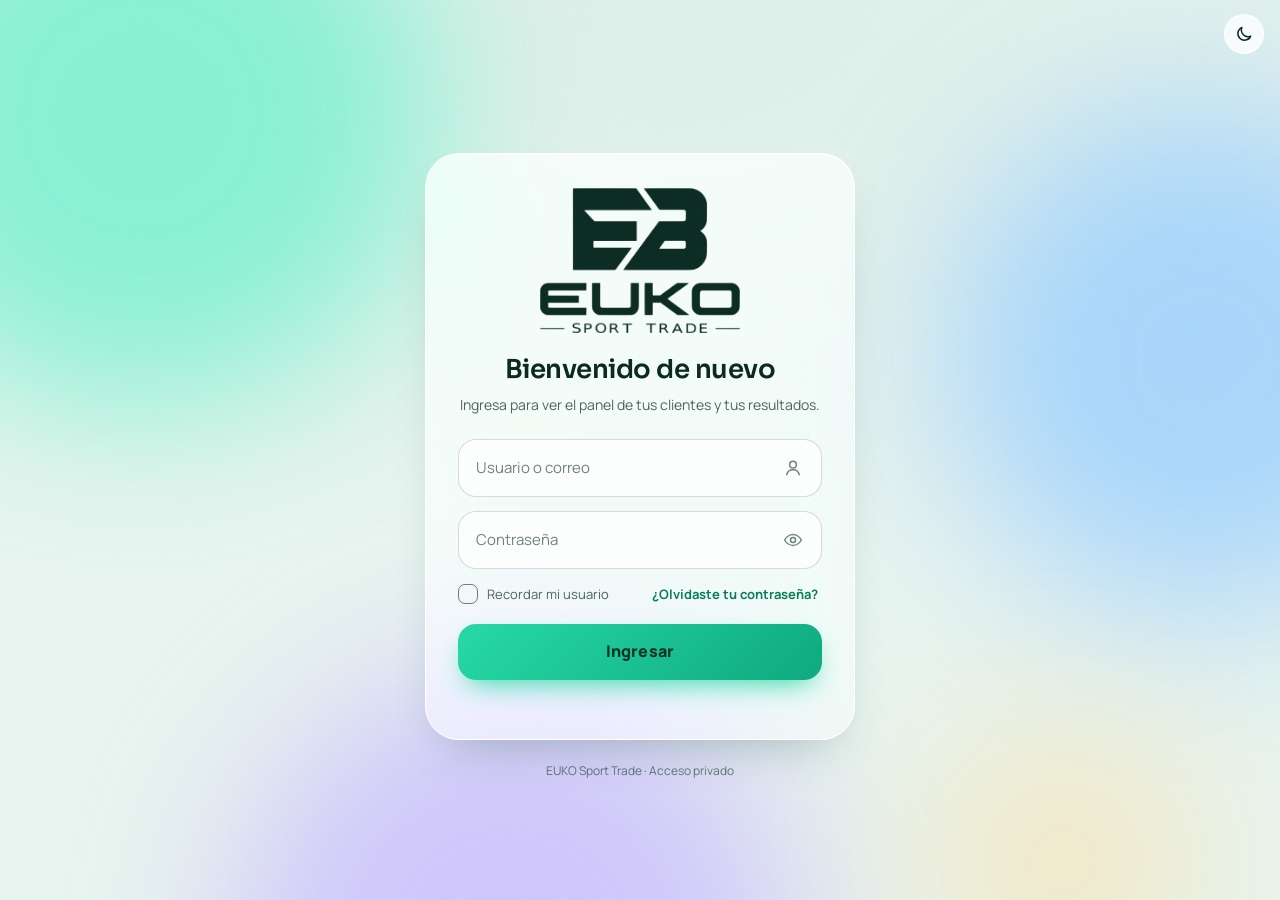
==== index.html @ ee514ee9 "Add files via upload" ====
<!doctype html>
<html lang="es">
<head>
<meta charset="utf-8">
<meta name="viewport" content="width=device-width,initial-scale=1,viewport-fit=cover">

<title>EUKO Acceso</title>
<link rel="preconnect" href="https://fonts.googleapis.com">
<link rel="preconnect" href="https://fonts.gstatic.com" crossorigin>
<link href="https://fonts.googleapis.com/css2?family=Manrope:wght@400;500;600;700;800&family=Sora:wght@500;600;700&display=swap" rel="stylesheet">
<link rel="stylesheet" href="style.css">

</head>
<body>
<div class="bg" aria-hidden="true"><div class="blob b1"></div><div class="blob b2"></div><div class="blob b3"></div><div class="blob b4"></div><div class="grain"></div></div>
<button class="iconbtn" id="themebtn" type="button" aria-label="Cambiar entre tema claro y oscuro"></button>

<main class="scene" id="scene">
  <div class="wrap">
    <div class="tilt" id="tilt">
      <section class="login-panel glass" id="panel" aria-labelledby="ttl">
        <div class="logo-f rev" style="--d:0" role="img" aria-label="EUKO Sport Trade"><i class="ld"></i><i class="ll"></i></div>
        <h1 id="ttl" class="rev" style="--d:1">Bienvenido de nuevo</h1>
        <p class="lead rev" style="--d:2">Ingresa para ver el panel de tus clientes y tus resultados.</p>

        <form id="login-form" novalidate>
          <div class="field rev" style="--d:3" id="f-user">
            <input id="user" name="username" type="text" placeholder=" " autocomplete="username" autocapitalize="none" spellcheck="false">
            <label for="user">Usuario o correo</label>
            <span class="field-icon" aria-hidden="true"><svg class="i" viewBox="0 0 24 24"><circle cx="12" cy="8" r="4"/><path d="M4.5 20c.8-4 3.8-6 7.5-6s6.7 2 7.5 6"/></svg></span>
          </div>
          <div class="field rev" style="--d:4" id="f-pass">
            <input id="pass" name="password" type="password" placeholder=" " autocomplete="current-password">
            <label for="pass">Contraseña</label>
            <button class="field-icon icon-button" id="eye" type="button" aria-label="Mostrar contraseña" aria-pressed="false"></button>
          </div>
          <p class="hint" id="caps" hidden><svg class="i" viewBox="0 0 24 24" style="width:16px;height:16px"><path d="M12 4 4 13h5v4h6v-4h5L12 4Z"/><path d="M9 20h6"/></svg>Tienes activado Bloq Mayús</p>
          <div class="row rev" style="--d:5">
            <label class="chk"><input type="checkbox" id="remember"><span class="box"><svg class="i" viewBox="0 0 24 24"><path d="m5 12.5 4.5 4.5L19 7.5"/></svg></span>Recordar mi usuario</label>
            <button type="button" class="link" id="forgot">¿Olvidaste tu contraseña?</button>
          </div>
          <button class="login-button rev" style="--d:6" id="btn" type="submit"><span class="lbl">Ingresar</span><span class="spin" aria-hidden="true"></span></button>
          <p class="message" id="msg" role="alert" aria-live="polite"></p>
        </form>

        <div class="done" id="done" hidden>
          <svg class="big" viewBox="0 0 100 100" aria-hidden="true"><circle class="c" pathLength="1" cx="50" cy="50" r="44" transform="rotate(-90 50 50)"/><path class="t" pathLength="1" d="m30 52 14 14 27-30"/></svg>
          <h2>Acceso concedido</h2>
          <p id="doneTxt">Entrando al panel…</p>
          <button type="button" class="btn2" id="again" hidden>Volver al inicio de sesión</button>
        </div>

      </section>
    </div>
  </div>
  <p class="foot rev" style="--d:8">EUKO Sport Trade · Acceso privado</p>
</main>

<script>
(function(){
'use strict';
/* ================= CONFIGURACIÓN =================
   API_URL: dirección de tu backend para iniciar sesión, por ejemplo "https://tu-api.com/api/login".
   Debe aceptar POST con JSON {username, password, remember}. Respuestas esperadas:
     200  -> acceso correcto (el servidor guarda la sesión en una cookie HttpOnly; puede devolver {name})
     401  -> usuario o contraseña incorrectos      429 -> demasiados intentos
   Con API_URL vacío se usa el acceso local de más abajo (ACCESS_HASH).
   DASHBOARD_URL: página a la que se va después de entrar (vacío = solo muestra el éxito). */
var CONFIG={API_URL:'',DASHBOARD_URL:'admin.html',MAX_TRIES:5,LOCK_SECONDS:30};
/* Acceso local (mientras no haya backend): solo entra el usuario y la contraseña que se guardaron aquí.
   Se guarda una huella (SHA-256) en lugar de la contraseña escrita, para que no se lea directamente en el código.
   Para cambiar el usuario o la clave hay que generar una huella nueva. */
var ACCESS_HASH='5cd65a9c6e349d21b3ab3919d498e319010cf01c0353b36030eb5e64d0044e2c';

var $=function(s){return document.querySelector(s)};
var IC={
 eye:'<svg class="i" viewBox="0 0 24 24"><path d="M2 12s3.6-6.5 10-6.5S22 12 22 12s-3.6 6.5-10 6.5S2 12 2 12Z"/><circle cx="12" cy="12" r="3"/></svg>',
 eyeOff:'<svg class="i" viewBox="0 0 24 24"><path d="M3 3l18 18"/><path d="M10.6 6A10.5 10.5 0 0 1 12 5.5C18.4 5.5 22 12 22 12a17 17 0 0 1-3.2 3.9"/><path d="M6.6 7.2A16.6 16.6 0 0 0 2 12s3.6 6.5 10 6.5c1.5 0 2.8-.3 4-.8"/><path d="M9.9 9.9a3 3 0 0 0 4.2 4.2"/></svg>',
 sun:'<svg class="i" viewBox="0 0 24 24"><circle cx="12" cy="12" r="4"/><path d="M12 2.5v2M12 19.5v2M2.5 12h2M19.5 12h2M5.3 5.3l1.4 1.4M17.3 17.3l1.4 1.4M5.3 18.7l1.4-1.4M17.3 6.7l1.4-1.4"/></svg>',
 moon:'<svg class="i" viewBox="0 0 24 24"><path d="M20 14.5A8 8 0 0 1 9.5 4a8 8 0 1 0 10.5 10.5Z"/></svg>'
};
var form=$('#login-form'),user=$('#user'),pass=$('#pass'),btn=$('#btn'),msg=$('#msg'),panel=$('#panel'),eye=$('#eye'),caps=$('#caps'),remember=$('#remember');
var busy=false,fails=0,lockT=null;

/* tema (misma preferencia que el panel) */
function isDark(){var t=document.documentElement.getAttribute('data-theme');return t?t==='dark':!matchMedia('(prefers-color-scheme: light)').matches}
function paintTheme(){$('#themebtn').innerHTML=isDark()?IC.sun:IC.moon}
try{var st=localStorage.getItem('euko-theme');if(st==='dark'||st==='light')document.documentElement.setAttribute('data-theme',st)}catch(e){}
$('#themebtn').addEventListener('click',function(){var n=isDark()?'light':'dark';document.documentElement.setAttribute('data-theme',n);try{localStorage.setItem('euko-theme',n)}catch(e){}paintTheme()});
paintTheme();

/* ojo para ver la contraseña */
function paintEye(){var s=pass.type==='text';eye.innerHTML=s?IC.eyeOff:IC.eye;eye.setAttribute('aria-pressed',s);eye.setAttribute('aria-label',s?'Ocultar contraseña':'Mostrar contraseña')}
eye.addEventListener('click',function(){pass.type=pass.type==='password'?'text':'password';paintEye();pass.focus()});
paintEye();

/* aviso de Bloq Mayús */
function capsCheck(e){if(e.getModifierState)caps.hidden=!e.getModifierState('CapsLock')}
pass.addEventListener('keydown',capsCheck);pass.addEventListener('keyup',capsCheck);pass.addEventListener('blur',function(){caps.hidden=true});

/* usuario recordado (nunca la contraseña) */
try{var su=localStorage.getItem('euko-user');if(su){user.value=su;remember.checked=true}}catch(e){}

/* mensajes y efectos */
function say(t,k){msg.textContent=t||'';msg.className='message'+(k?' '+k:'')}
function shake(){panel.classList.remove('shake');void panel.offsetWidth;panel.classList.add('shake');panel.classList.add('err');setTimeout(function(){panel.classList.remove('shake')},500);setTimeout(function(){panel.classList.remove('err')},1600)}
function mark(el,on){el.closest('.field').classList.toggle('bad',on);el.setAttribute('aria-invalid',on?'true':'false')}
[user,pass].forEach(function(el){el.addEventListener('input',function(){mark(el,false);if(msg.classList.contains('error')&&!lockT)say('')})});
function setBusy(b){busy=b;btn.classList.toggle('loading',b);btn.disabled=b||!!lockT}
$('#forgot').addEventListener('click',function(){say('Para restablecer tu acceso, comunícate con el administrador de EUKO.','success')});

/* bloqueo temporal tras varios intentos fallidos (solo mejora la experiencia; el límite real lo pone el servidor) */
function lock(){
  var left=CONFIG.LOCK_SECONDS;btn.disabled=true;
  var tick=function(){if(left<=0){clearInterval(lockT);lockT=null;fails=0;btn.disabled=false;say('Ya puedes intentarlo de nuevo.','success');return}say('Demasiados intentos. Espera '+left+' s para volver a probar.','error');left--};
  tick();lockT=setInterval(tick,1000);
}

/* ================= AUTENTICACIÓN =================
   Esta es la única función que habla con tu backend. */
function wait(ms){return new Promise(function(r){setTimeout(r,ms)})}
/* SHA-256 en JavaScript puro: funciona aunque el navegador no ofrezca crypto.subtle (por ejemplo, al abrir el archivo directamente o por una IP local). */
function sha256js(str){
  var K=[],H=[],i,j,w=[],bytes=Array.from(new TextEncoder().encode(str)),l=bytes.length*8;
  var isP=function(n){for(var f=2;f*f<=n;f++)if(n%f===0)return false;return true};
  var fr=function(x){return((x-Math.floor(x))*4294967296)|0};
  for(var c=2,n=0;n<64;c++)if(isP(c)){if(n<8)H[n]=fr(Math.pow(c,.5));K[n++]=fr(Math.pow(c,1/3))}
  bytes.push(128);while(bytes.length%64!==56)bytes.push(0);
  for(i=7;i>=0;i--)bytes.push(i>3?0:(l>>>(i*8))&255);
  var rr=function(x,k){return(x>>>k)|(x<<(32-k))};
  for(i=0;i<bytes.length;i+=64){
    for(j=0;j<16;j++)w[j]=(bytes[i+j*4]<<24)|(bytes[i+j*4+1]<<16)|(bytes[i+j*4+2]<<8)|bytes[i+j*4+3];
    for(j=16;j<64;j++){var s0=rr(w[j-15],7)^rr(w[j-15],18)^(w[j-15]>>>3),s1=rr(w[j-2],17)^rr(w[j-2],19)^(w[j-2]>>>10);w[j]=(w[j-16]+s0+w[j-7]+s1)|0}
    var a=H[0],b=H[1],cc=H[2],d=H[3],e=H[4],f=H[5],g=H[6],h=H[7];
    for(j=0;j<64;j++){
      var S1=rr(e,6)^rr(e,11)^rr(e,25),ch=(e&f)^(~e&g),t1=(h+S1+ch+K[j]+w[j])|0;
      var S0=rr(a,2)^rr(a,13)^rr(a,22),mj=(a&b)^(a&cc)^(b&cc),t2=(S0+mj)|0;
      h=g;g=f;f=e;e=(d+t1)|0;d=cc;cc=b;b=a;a=(t1+t2)|0;
    }
    H[0]=(H[0]+a)|0;H[1]=(H[1]+b)|0;H[2]=(H[2]+cc)|0;H[3]=(H[3]+d)|0;H[4]=(H[4]+e)|0;H[5]=(H[5]+f)|0;H[6]=(H[6]+g)|0;H[7]=(H[7]+h)|0;
  }
  return H.map(function(x){return(x>>>0).toString(16).padStart(8,'0')}).join('');
}
async function sha256(t){
  if(window.crypto&&crypto.subtle){try{var b=await crypto.subtle.digest('SHA-256',new TextEncoder().encode(t));return Array.from(new Uint8Array(b)).map(function(x){return x.toString(16).padStart(2,'0')}).join('')}catch(e){}}
  return sha256js(t);
}
async function authenticate(username,password,rem){
  if(!CONFIG.API_URL){
    await wait(700);
    var h=await sha256(username.trim()+'\n'+password.trim()+'\nEUKO');
    if(h===ACCESS_HASH){try{sessionStorage.setItem('euko-auth','ok')}catch(e){}return {ok:true,name:username}}
    return {ok:false,msg:'Usuario o contraseña incorrectos.'};
  }
  var r=await fetch(CONFIG.API_URL,{method:'POST',headers:{'Content-Type':'application/json'},credentials:'include',body:JSON.stringify({username:username,password:password,remember:rem})});
  if(r.status===401||r.status===403)return {ok:false,msg:'Usuario o contraseña incorrectos.'};
  if(r.status===429)return {ok:false,msg:'Demasiados intentos. Espera un momento e inténtalo de nuevo.',block:true};
  if(!r.ok)throw new Error('HTTP '+r.status);
  var d={};try{d=await r.json()}catch(e){}
  return {ok:true,name:d.name||username};
}

function success(res){
  try{if(remember.checked)localStorage.setItem('euko-user',user.value.trim());else localStorage.removeItem('euko-user')}catch(e){}
  say('');panel.classList.add('ok');
  form.hidden=true;$('.lead').hidden=true;$('#ttl').hidden=true;
  var d=$('#done');d.hidden=false;
  if(CONFIG.DASHBOARD_URL){$('#doneTxt').textContent='Entrando al panel…';setTimeout(function(){location.href=CONFIG.DASHBOARD_URL},1500)}
  else{$('#doneTxt').textContent='Así se verá al entrar. Aquí te llevaría a tu panel.';$('#again').hidden=false}
}
$('#again').addEventListener('click',function(){
  panel.classList.remove('ok');$('#done').hidden=true;form.hidden=false;$('.lead').hidden=false;$('#ttl').hidden=false;
  pass.value='';pass.type='password';paintEye();say('');pass.focus();
});

form.addEventListener('submit',async function(e){
  e.preventDefault();if(busy||lockT)return;
  var u=user.value.trim(),p=pass.value;say('');mark(user,false);mark(pass,false);
  if(!u||!p){mark(user,!u);mark(pass,!p);say(!u&&!p?'Escribe tu usuario y tu contraseña.':!u?'Escribe tu usuario o correo.':'Escribe tu contraseña.','error');shake();(u?pass:user).focus();return}
  setBusy(true);
  try{
    var res=await authenticate(u,p,remember.checked);
    if(res.ok){fails=0;success(res)}
    else{
      fails++;mark(pass,true);say(res.msg,'error');shake();pass.select();
      if(res.block||fails>=CONFIG.MAX_TRIES){setBusy(false);lock();return}
    }
  }catch(err){say('No pudimos conectar con el servidor. Revisa tu conexión e inténtalo de nuevo.','error');shake()}
  setBusy(false);
});

/* inclinación suave y brillo que siguen el cursor */
var reduce=matchMedia('(prefers-reduced-motion: reduce)').matches,fine=matchMedia('(hover: hover) and (pointer: fine)').matches;
if(!reduce&&fine){
  var tilt=$('#tilt'),raf=0;
  document.addEventListener('pointermove',function(e){
    if(raf)return;raf=requestAnimationFrame(function(){raf=0;
      var x=e.clientX/innerWidth-.5,y=e.clientY/innerHeight-.5;
      tilt.style.setProperty('--ry',(x*7).toFixed(2)+'deg');tilt.style.setProperty('--rx',(-y*6).toFixed(2)+'deg');
      var r=panel.getBoundingClientRect();panel.style.setProperty('--mx',(e.clientX-r.left)+'px');panel.style.setProperty('--my',(e.clientY-r.top)+'px');
    });
  });
  document.addEventListener('pointerleave',function(){tilt.style.setProperty('--rx','0deg');tilt.style.setProperty('--ry','0deg')});
}
})();
</script>
</body>
</html>
---- style.css ----
/* Acceso EUKO: tarjeta de vidrio centrada sobre la misma aurora del panel. */
:root{
  /* oscuro por defecto */
  --bg:#06100e; --bg2:#0a1a16;
  --fg:#ecfbf6; --fg2:rgba(236,251,246,.70); --fg3:rgba(236,251,246,.48);
  --g1:rgba(255,255,255,.095); --g2:rgba(255,255,255,.04); --stage1:rgba(255,255,255,.055); --stage2:rgba(255,255,255,.02);
  --gb:rgba(255,255,255,.17); --rim:rgba(255,255,255,.30); --shadow:0 24px 60px -24px rgba(0,0,0,.65);
  --line:rgba(255,255,255,.09); --field:rgba(255,255,255,.07);
  --mint:#5bf0c1; --mint2:#1fc79a; --ink:#042a20; --mint-text:#5bf0c1; --mint-soft:rgba(91,240,193,.16);
  --c1:#5bf0c1; --c2:#78bfff; --c3:#f7c873; --c4:#b69cff; --c5:#ff8a94; --c6:#f58bd0;
  --good:#5bf0c1; --warn:#f7c873; --bad:#ff8a94;
  --blob1:#12d9a3; --blob2:#1d78c4; --blob3:#6a49d6; --blob4:#c58a2a; --blob-o:.5;
  --btn-dark:rgba(2,10,8,.72); --btn-dark-fg:#ecfbf6;
  --tip:rgba(8,20,17,.92);
  color-scheme:dark;--ld:block;--ll:none;
  --f-d:"Sora","Manrope",system-ui,sans-serif; --f-b:"Manrope",system-ui,-apple-system,"Segoe UI",sans-serif;
}
@media (prefers-color-scheme:light){:root:not([data-theme="dark"]){
  --bg:#e8f4ef; --bg2:#dcefe8;
  --fg:#0b2a21; --fg2:rgba(11,42,33,.72); --fg3:rgba(11,42,33,.58);
  --g1:rgba(255,255,255,.78); --g2:rgba(255,255,255,.46); --stage1:rgba(255,255,255,.50); --stage2:rgba(255,255,255,.28);
  --gb:rgba(255,255,255,.95); --rim:rgba(255,255,255,1); --shadow:0 24px 50px -26px rgba(16,70,55,.35);
  --line:rgba(11,42,33,.09); --field:rgba(255,255,255,.7);
  --mint:#27d9a6; --mint2:#0fa97f; --ink:#033327; --mint-text:#0a7d5c; --mint-soft:rgba(15,169,127,.14);
  --c1:#14c295; --c2:#3b95e0; --c3:#e0a22f; --c4:#8a67e8; --c5:#ee5a68; --c6:#d95fb1;
  --good:#0a7d5c; --warn:#a56b05; --bad:#c93b4a;
  --blob1:#5ff0c6; --blob2:#8cc8ff; --blob3:#c3b2ff; --blob4:#ffd98f; --blob-o:.7;
  --btn-dark:#0d231d; --btn-dark-fg:#ecfbf6; --tip:rgba(11,42,33,.94);
  color-scheme:light;--ld:none;--ll:block;}}
:root[data-theme="light"]{
  --bg:#e8f4ef; --bg2:#dcefe8;
  --fg:#0b2a21; --fg2:rgba(11,42,33,.72); --fg3:rgba(11,42,33,.58);
  --g1:rgba(255,255,255,.78); --g2:rgba(255,255,255,.46); --stage1:rgba(255,255,255,.50); --stage2:rgba(255,255,255,.28);
  --gb:rgba(255,255,255,.95); --rim:rgba(255,255,255,1); --shadow:0 24px 50px -26px rgba(16,70,55,.35);
  --line:rgba(11,42,33,.09); --field:rgba(255,255,255,.7);
  --mint:#27d9a6; --mint2:#0fa97f; --ink:#033327; --mint-text:#0a7d5c; --mint-soft:rgba(15,169,127,.14);
  --c1:#14c295; --c2:#3b95e0; --c3:#e0a22f; --c4:#8a67e8; --c5:#ee5a68; --c6:#d95fb1;
  --good:#0a7d5c; --warn:#a56b05; --bad:#c93b4a;
  --blob1:#5ff0c6; --blob2:#8cc8ff; --blob3:#c3b2ff; --blob4:#ffd98f; --blob-o:.7;
  --btn-dark:#0d231d; --btn-dark-fg:#ecfbf6; --tip:rgba(11,42,33,.94);
  color-scheme:light;--ld:none;--ll:block;}
:root[data-theme="dark"]{
  --bg:#06100e; --bg2:#0a1a16;
  --fg:#ecfbf6; --fg2:rgba(236,251,246,.70); --fg3:rgba(236,251,246,.48);
  --g1:rgba(255,255,255,.095); --g2:rgba(255,255,255,.04); --stage1:rgba(255,255,255,.055); --stage2:rgba(255,255,255,.02);
  --gb:rgba(255,255,255,.17); --rim:rgba(255,255,255,.30); --shadow:0 24px 60px -24px rgba(0,0,0,.65);
  --line:rgba(255,255,255,.09); --field:rgba(255,255,255,.07);
  --mint:#5bf0c1; --mint2:#1fc79a; --ink:#042a20; --mint-text:#5bf0c1; --mint-soft:rgba(91,240,193,.16);
  --c1:#5bf0c1; --c2:#78bfff; --c3:#f7c873; --c4:#b69cff; --c5:#ff8a94; --c6:#f58bd0;
  --good:#5bf0c1; --warn:#f7c873; --bad:#ff8a94;
  --blob1:#12d9a3; --blob2:#1d78c4; --blob3:#6a49d6; --blob4:#c58a2a; --blob-o:.5;
  --btn-dark:rgba(2,10,8,.72); --btn-dark-fg:#ecfbf6; --tip:rgba(8,20,17,.92);
  color-scheme:dark;--ld:block;--ll:none;}


:root{--line-s:rgba(255,255,255,.2)}
@media (prefers-color-scheme:light){:root:not([data-theme="dark"]){--line-s:rgba(11,42,33,.16)}}
:root[data-theme="light"]{--line-s:rgba(11,42,33,.16)}
:root[data-theme="dark"]{--line-s:rgba(255,255,255,.2)}
*{box-sizing:border-box}
html,body{min-height:100%;margin:0}
body{background:var(--bg);color:var(--fg);font-family:var(--f-b);font-size:15px;line-height:1.45;-webkit-font-smoothing:antialiased;overflow-x:hidden;
  padding-left:max(16px,env(safe-area-inset-left,0px));padding-right:max(16px,env(safe-area-inset-right,0px))}
button,input{font:inherit;color:inherit}
button{cursor:pointer;background:none;border:0;padding:0}
h1,h2,p{margin:0}
[hidden]{display:none!important}
:focus-visible{outline:2px solid var(--mint);outline-offset:3px}
svg.i{width:20px;height:20px;fill:none;stroke:currentColor;stroke-width:1.8;stroke-linecap:round;stroke-linejoin:round;flex:none}
/* fondo aurora */
.bg{position:fixed;inset:0;z-index:0;overflow:hidden;background:radial-gradient(120% 90% at 50% 0%,var(--bg2),var(--bg) 70%);pointer-events:none}
.blob{position:absolute;border-radius:50%;filter:blur(80px);opacity:var(--blob-o);will-change:transform}
.b1{width:46vmax;height:46vmax;background:var(--blob1);left:-12vmax;top:-14vmax;animation:d1 28s ease-in-out infinite alternate}
.b2{width:40vmax;height:40vmax;background:var(--blob2);right:-14vmax;top:8vmax;animation:d2 34s ease-in-out infinite alternate}
.b3{width:44vmax;height:44vmax;background:var(--blob3);left:18vmax;bottom:-26vmax;animation:d3 40s ease-in-out infinite alternate}
.b4{width:22vmax;height:22vmax;background:var(--blob4);right:6vmax;bottom:-8vmax;opacity:calc(var(--blob-o) * .6);animation:d1 31s ease-in-out infinite alternate-reverse}
@keyframes d1{to{transform:translate(9vmax,7vmax) scale(1.12)}}
@keyframes d2{to{transform:translate(-8vmax,10vmax) scale(.92)}}
@keyframes d3{to{transform:translate(-10vmax,-6vmax) scale(1.1)}}
.grain{position:absolute;inset:0;opacity:.07;mix-blend-mode:overlay;background-image:url("data:image/svg+xml;utf8,<svg xmlns='http://www.w3.org/2000/svg' width='160' height='160'><filter id='n'><feTurbulence type='fractalNoise' baseFrequency='.9' numOctaves='2' stitchTiles='stitch'/><feColorMatrix values='0 0 0 0 1  0 0 0 0 1  0 0 0 0 1  0 0 0 .8 0'/></filter><rect width='100%' height='100%' filter='url(%23n)'/></svg>")}

/* vidrio */
.glass{position:relative;background:linear-gradient(150deg,var(--g1),var(--g2));border:1px solid var(--gb);
  -webkit-backdrop-filter:blur(26px) saturate(170%);backdrop-filter:blur(26px) saturate(170%);
  box-shadow:inset 0 1px 0 var(--rim),var(--shadow)}
.glass::after{content:"";position:absolute;inset:0;border-radius:inherit;pointer-events:none;opacity:0;transition:opacity .35s;
  background:radial-gradient(380px circle at var(--mx,30%) var(--my,0%),rgba(255,255,255,.16),transparent 48%)}
.glass:hover::after{opacity:1}


.iconbtn{position:fixed;z-index:5;top:calc(env(safe-area-inset-top,0px) + 14px);right:max(16px,env(safe-area-inset-right,0px));width:40px;height:40px;border-radius:50%;display:grid;place-items:center;background:var(--g1);border:1px solid var(--gb);-webkit-backdrop-filter:blur(16px);backdrop-filter:blur(16px);transition:transform .2s}
.iconbtn:hover{transform:scale(1.08) rotate(12deg)}

.scene{position:relative;z-index:1;min-height:100vh;min-height:100dvh;display:flex;flex-direction:column;align-items:center;justify-content:center;gap:22px;padding-block:72px 40px}
.wrap{width:min(430px,100%);animation:popIn .8s cubic-bezier(.34,1.4,.64,1) both}
@keyframes popIn{from{opacity:0;transform:scale(.92) translateY(24px)}}
.tilt{transform:perspective(1100px) rotateX(var(--rx,0deg)) rotateY(var(--ry,0deg));transition:transform .3s ease-out;will-change:transform}
.login-panel{border-radius:34px;padding:34px 32px 28px;overflow:hidden}
.login-panel::before{content:"";position:absolute;inset:-1px;border-radius:inherit;padding:1px;pointer-events:none;
  background:conic-gradient(from var(--ang,0deg),transparent 0 70%,var(--mint) 85%,transparent 100%);
  -webkit-mask:linear-gradient(#000 0 0) content-box,linear-gradient(#000 0 0);-webkit-mask-composite:xor;mask-composite:exclude;opacity:.55;animation:spinang 7s linear infinite}
@property --ang{syntax:"<angle>";inherits:false;initial-value:0deg}
@keyframes spinang{to{--ang:360deg}}
.login-panel.shake{animation:bounceError .45s ease-in-out}
@keyframes bounceError{0%,100%{transform:translateX(0)}20%{transform:translateX(-9px)}40%{transform:translateX(8px)}60%{transform:translateX(-5px)}80%{transform:translateX(4px)}}
.login-panel.err{box-shadow:inset 0 1px 0 var(--rim),0 0 0 1px color-mix(in srgb,var(--bad) 45%,transparent),0 24px 60px -24px color-mix(in srgb,var(--bad) 40%,transparent)}
.login-panel.ok{box-shadow:inset 0 1px 0 var(--rim),0 0 0 1px var(--mint),0 0 60px -6px color-mix(in srgb,var(--mint) 60%,transparent);transition:box-shadow .5s}

.logo-f{position:relative;width:min(200px,62%);aspect-ratio:1.3807;margin:0 auto 18px}
.logo-f i{position:absolute;inset:0;background-repeat:no-repeat;background-position:center;background-size:contain}
.logo-f .ld{display:var(--ld);background-image:var(--logo-f);filter:drop-shadow(0 0 14px rgba(91,240,193,.38))}
.logo-f .ll{display:var(--ll);background-color:var(--fg);-webkit-mask:var(--logo-f) center/contain no-repeat;mask:var(--logo-f) center/contain no-repeat}
.login-panel h1{font-family:var(--f-d);font-weight:600;font-size:26px;letter-spacing:-.02em;text-align:center;text-wrap:balance}
.lead{text-align:center;color:var(--fg2);margin:6px 0 24px;font-size:14px;text-wrap:balance}

#login-form{display:flex;flex-direction:column;gap:14px}
.field{position:relative;display:flex;align-items:center}
.field input{width:100%;height:58px;padding:22px 54px 6px 18px;border-radius:18px;background:var(--field);border:1px solid var(--line-s);color:var(--fg);outline:0;transition:border-color .25s,box-shadow .25s,background .25s}
.field input:hover{background:var(--g1)}
.field input:focus{border-color:var(--mint);box-shadow:0 0 0 4px color-mix(in srgb,var(--mint) 20%,transparent)}
.field label{position:absolute;left:18px;top:50%;transform:translateY(-50%);color:var(--fg3);pointer-events:none;transition:top .2s,font-size .2s,transform .2s,color .2s;font-size:15px}
.field input:focus+label,.field input:not(:placeholder-shown)+label{top:17px;transform:none;font-size:11.5px;font-weight:700;letter-spacing:.03em;color:var(--mint-text)}
.field input:-webkit-autofill{-webkit-text-fill-color:var(--fg);transition:background-color 99999s}
.field-icon{position:absolute;right:14px;width:30px;height:30px;display:grid;place-items:center;color:var(--fg3);transition:color .25s;pointer-events:none}
.field input:focus~.field-icon{color:var(--mint-text)}
.icon-button{pointer-events:auto;border-radius:50%;cursor:pointer}
.icon-button:hover{background:var(--mint-soft);color:var(--mint-text)}
.field.bad input{border-color:var(--bad);box-shadow:0 0 0 4px color-mix(in srgb,var(--bad) 18%,transparent)}
.field.bad label{color:var(--bad)}
.row{display:flex;align-items:center;justify-content:space-between;gap:10px;flex-wrap:wrap;font-size:13px}
.chk{display:inline-flex;align-items:center;gap:9px;cursor:pointer;color:var(--fg2);user-select:none}
.chk input{position:absolute;opacity:0;width:1px;height:1px}
.chk .box{width:20px;height:20px;border-radius:7px;border:1.6px solid var(--fg3);display:grid;place-items:center;transition:.2s;color:transparent}
.chk .box svg{width:13px;height:13px;stroke-width:3.2}
.chk input:checked+.box{background:var(--mint);border-color:var(--mint);color:var(--ink)}
.chk input:focus-visible+.box{outline:2px solid var(--mint);outline-offset:2px}
.link{color:var(--mint-text);font-weight:700;border-radius:8px;padding:2px 4px}
.link:hover{text-decoration:underline}
.hint{font-size:12.5px;color:var(--warn);display:flex;align-items:center;gap:6px;margin-top:-4px}
.hint[hidden]{display:none}

.login-button{position:relative;overflow:hidden;height:56px;margin-top:4px;border-radius:18px;background:linear-gradient(135deg,var(--mint),var(--mint2));color:var(--ink);font-weight:800;font-size:16px;letter-spacing:.01em;box-shadow:0 12px 28px -10px var(--mint);transition:transform .25s,box-shadow .25s,filter .25s}
.login-button::before{content:"";position:absolute;inset:0;background:linear-gradient(110deg,transparent 30%,rgba(255,255,255,.6) 50%,transparent 70%);transform:translateX(-120%)}
.login-button:hover:not(:disabled){transform:translateY(-2px);box-shadow:0 16px 34px -10px var(--mint)}
.login-button:hover:not(:disabled)::before{transform:translateX(120%);transition:transform .8s}
.login-button:active:not(:disabled){transform:scale(.98)}
.login-button:disabled{cursor:not-allowed;filter:saturate(.5) brightness(.9)}
.login-button .spin{position:absolute;inset:0;margin:auto;width:22px;height:22px;border-radius:50%;border:3px solid rgba(4,42,32,.25);border-top-color:var(--ink);opacity:0;animation:rot .8s linear infinite}
.login-button.loading .lbl{opacity:0}
.login-button.loading .spin{opacity:1}
@keyframes rot{to{transform:rotate(360deg)}}
.message{min-height:1.3em;font-size:13.5px;font-weight:600;text-align:center;text-wrap:balance}
.message.error{color:var(--bad)}
.message.success{color:var(--mint-text)}

.demo{margin-top:16px;padding:10px 14px;border-radius:16px;font-size:12.5px;color:var(--fg2);background:color-mix(in srgb,var(--warn) 13%,transparent);border:1px solid color-mix(in srgb,var(--warn) 32%,transparent)}
.demo b{color:var(--warn)}
.done{text-align:center;padding:8px 0 4px}
.done[hidden]{display:none}
.done h2{font-family:var(--f-d);font-weight:600;font-size:24px;letter-spacing:-.02em;margin-top:14px}
.done p{color:var(--fg2);margin-top:6px}
.done svg.big{width:92px;height:92px;overflow:visible}
.done .c{fill:none;stroke:var(--mint);stroke-width:3;stroke-dasharray:1;stroke-dashoffset:0;animation:dr .7s cubic-bezier(.3,.7,.2,1) both}
.done .t{fill:none;stroke:var(--mint);stroke-width:4;stroke-linecap:round;stroke-linejoin:round;stroke-dasharray:1;animation:dr .5s .45s cubic-bezier(.3,.7,.2,1) both}
@keyframes dr{from{stroke-dashoffset:1}to{stroke-dashoffset:0}}
.done .btn2{margin-top:18px;height:42px;padding:0 20px;border-radius:999px;background:var(--field);border:1px solid var(--line);font-weight:700}
.foot{font-size:12px;color:var(--fg3);text-align:center}

.rev{animation:rev .9s cubic-bezier(.2,.8,.2,1) both;animation-delay:calc(var(--d,0)*70ms + .25s)}
@keyframes rev{from{opacity:0;filter:blur(14px);transform:translateY(14px)}}
@media (max-width:480px){.login-panel{padding:26px 20px 22px;border-radius:30px}.login-panel h1{font-size:23px}}
@media (prefers-reduced-motion:reduce){*,*::before,*::after{animation-duration:.01ms!important;animation-iteration-count:1!important;transition-duration:.01ms!important}.tilt{transform:none!important}}

/* ==========================================================================
   LOGO EUKO (imagen incrustada en base64 para que funcione sin servidor)
   Para cambiarlo, reemplaza el contenido de url("...") por tu nueva imagen PNG.
   ========================================================================== */
:root{--logo-f:url("[data-uri]")}
/* Oculta el ojo propio del navegador (Edge) para dejar solo el de EUKO */
.field input::-ms-reveal,
.field input::-ms-clear{display:none}
.field input::-webkit-credentials-auto-fill-button{visibility:hidden;display:none!important;pointer-events:none}
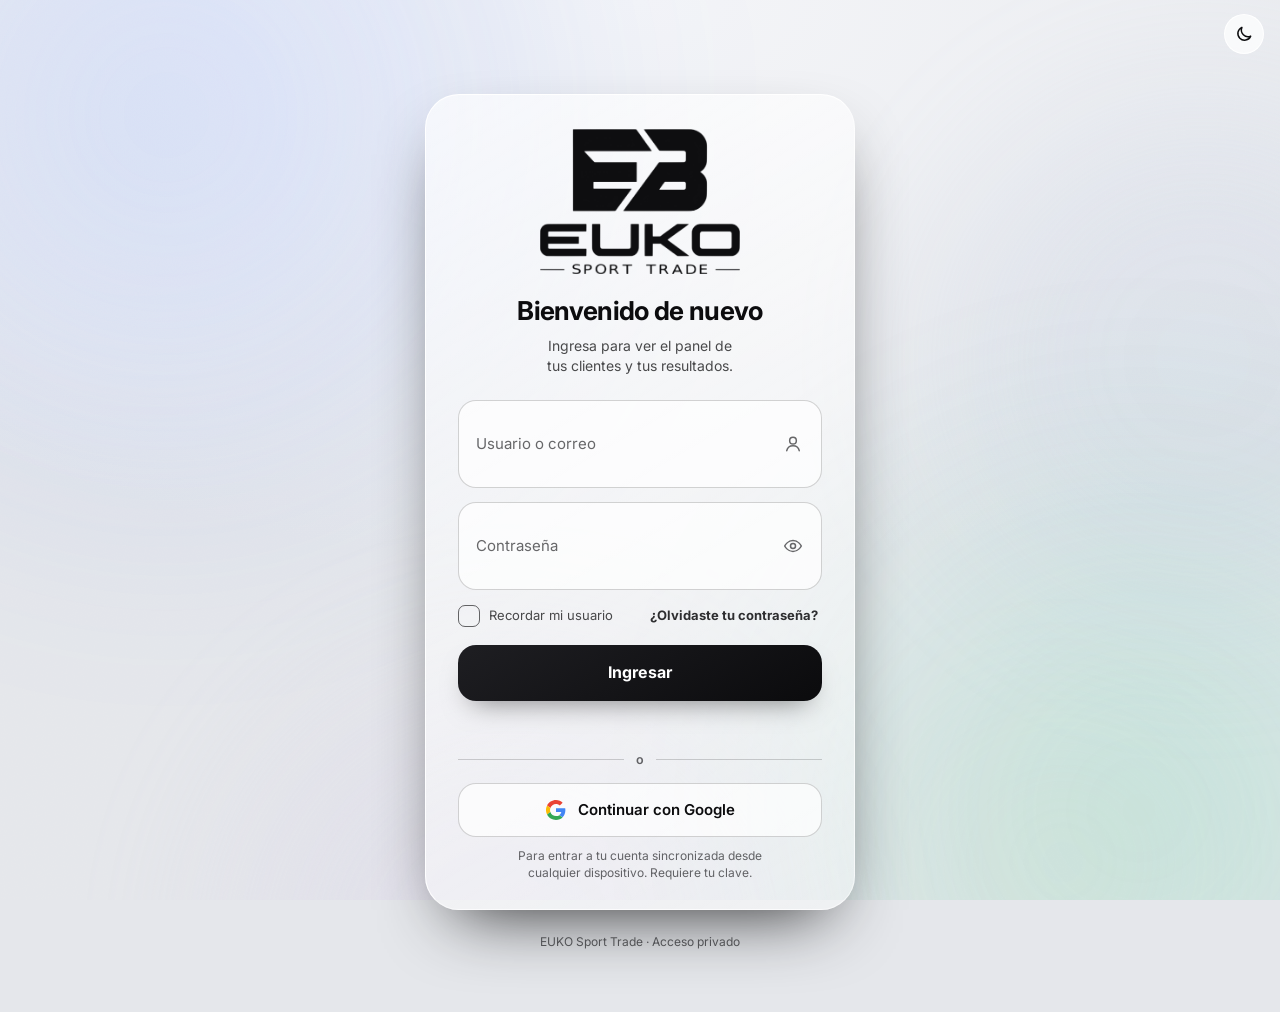
==== commit 99af5fcb: "Update print statement from 'Hello' to 'Goodbye'" ====
--- a/index.html
+++ b/index.html
@@ -2,12 +2,13 @@
 <html lang="es">
 <head>
 <meta charset="utf-8">
+<meta name="theme-color" content="#050506">
 <meta name="viewport" content="width=device-width,initial-scale=1,viewport-fit=cover">
 
 <title>EUKO Acceso</title>
 <link rel="preconnect" href="https://fonts.googleapis.com">
 <link rel="preconnect" href="https://fonts.gstatic.com" crossorigin>
-<link href="https://fonts.googleapis.com/css2?family=Manrope:wght@400;500;600;700;800&family=Sora:wght@500;600;700&display=swap" rel="stylesheet">
+<link href="https://fonts.googleapis.com/css2?family=Inter:wght@400;500;600;700;800&display=swap" rel="stylesheet">
 <link rel="stylesheet" href="style.css">
 
 </head>
@@ -43,6 +44,32 @@
           <p class="message" id="msg" role="alert" aria-live="polite"></p>
         </form>
 
+        <div id="gwrap">
+          <div class="divider rev" style="--d:7">o</div>
+          <button class="gbutton rev" style="--d:7" id="gbtn" type="button"><svg viewBox="0 0 48 48" aria-hidden="true"><path fill="#EA4335" d="M24 9.5c3.5 0 6.6 1.2 9.1 3.6l6.8-6.8C35.8 2.4 30.3 0 24 0 14.6 0 6.5 5.4 2.6 13.2l7.9 6.1C12.4 13.6 17.7 9.5 24 9.5z"/><path fill="#4285F4" d="M46.5 24.5c0-1.6-.1-3.1-.4-4.5H24v8.5h12.7c-.6 3-2.3 5.5-4.8 7.2l7.6 5.9c4.4-4.1 7-10.1 7-17.1z"/><path fill="#FBBC05" d="M10.5 28.7a14.5 14.5 0 0 1 0-9.4l-7.9-6.1a24 24 0 0 0 0 21.6l7.9-6.1z"/><path fill="#34A853" d="M24 48c6.5 0 11.9-2.1 15.9-5.8l-7.6-5.9c-2.1 1.4-4.9 2.3-8.3 2.3-6.3 0-11.6-4.1-13.5-9.8l-7.9 6.1C6.5 42.6 14.6 48 24 48z"/></svg><span class="lbl">Continuar con Google</span><span class="spin" aria-hidden="true"></span></button>
+          <p class="gnote rev" style="--d:8">Para entrar a tu cuenta sincronizada desde cualquier dispositivo. Requiere tu clave.</p>
+        </div>
+
+        <form id="key-form" novalidate hidden>
+          <div class="keyhead">
+            <h2>Confirma tu clave</h2>
+            <p>Entraste con Google. Para abrir tu cuenta sincronizada, escribe tu usuario y tu clave de EUKO.</p>
+            <span class="gmail"><svg viewBox="0 0 48 48" aria-hidden="true"><path fill="#EA4335" d="M24 9.5c3.5 0 6.6 1.2 9.1 3.6l6.8-6.8C35.8 2.4 30.3 0 24 0 14.6 0 6.5 5.4 2.6 13.2l7.9 6.1C12.4 13.6 17.7 9.5 24 9.5z"/><path fill="#4285F4" d="M46.5 24.5c0-1.6-.1-3.1-.4-4.5H24v8.5h12.7c-.6 3-2.3 5.5-4.8 7.2l7.6 5.9c4.4-4.1 7-10.1 7-17.1z"/><path fill="#FBBC05" d="M10.5 28.7a14.5 14.5 0 0 1 0-9.4l-7.9-6.1a24 24 0 0 0 0 21.6l7.9-6.1z"/><path fill="#34A853" d="M24 48c6.5 0 11.9-2.1 15.9-5.8l-7.6-5.9c-2.1 1.4-4.9 2.3-8.3 2.3-6.3 0-11.6-4.1-13.5-9.8l-7.9 6.1C6.5 42.6 14.6 48 24 48z"/></svg><span id="gmail">Cuenta de Google</span></span>
+          </div>
+          <div class="field" id="f-ku">
+            <input id="ku" name="username" type="text" placeholder=" " autocomplete="username" autocapitalize="none" spellcheck="false">
+            <label for="ku">Usuario o correo</label>
+            <span class="field-icon" aria-hidden="true"><svg class="i" viewBox="0 0 24 24"><circle cx="12" cy="8" r="4"/><path d="M4.5 20c.8-4 3.8-6 7.5-6s6.7 2 7.5 6"/></svg></span>
+          </div>
+          <div class="field" id="f-kp">
+            <input id="kp" name="password" type="password" placeholder=" " autocomplete="current-password">
+            <label for="kp">Contraseña</label>
+          </div>
+          <button class="login-button" id="kbtn" type="submit"><span class="lbl">Confirmar y entrar</span><span class="spin" aria-hidden="true"></span></button>
+          <p class="message" id="kmsg" role="alert" aria-live="polite"></p>
+          <button type="button" class="link backlink" id="kback">Cancelar y volver</button>
+        </form>
+
         <div class="done" id="done" hidden>
           <svg class="big" viewBox="0 0 100 100" aria-hidden="true"><circle class="c" pathLength="1" cx="50" cy="50" r="44" transform="rotate(-90 50 50)"/><path class="t" pathLength="1" d="m30 52 14 14 27-30"/></svg>
           <h2>Acceso concedido</h2>
@@ -56,6 +83,7 @@
   <p class="foot rev" style="--d:8">EUKO Sport Trade · Acceso privado</p>
 </main>
 
+<script src="cloud.js"></script>
 <script>
 (function(){
 'use strict';
@@ -70,7 +98,7 @@
 /* Acceso local (mientras no haya backend): solo entra el usuario y la contraseña que se guardaron aquí.
    Se guarda una huella (SHA-256) en lugar de la contraseña escrita, para que no se lea directamente en el código.
    Para cambiar el usuario o la clave hay que generar una huella nueva. */
-var ACCESS_HASH='5cd65a9c6e349d21b3ab3919d498e319010cf01c0353b36030eb5e64d0044e2c';
+var ACCESS_HASH='b18d5b4b2fe7860f3682164e5aa2877cd1359942f2ac8788b02c2c9214994172';;
 
 var $=function(s){return document.querySelector(s)};
 var IC={
@@ -103,6 +131,11 @@
 
 /* mensajes y efectos */
 function say(t,k){msg.textContent=t||'';msg.className='message'+(k?' '+k:'')}
+/* avisos que llegan desde el panel (sesión cerrada o vencida) */
+try{var qs=new URLSearchParams(location.search).get('s');
+  if(qs==='expirada')say('Tu sesión se cerró por inactividad. Ingresa de nuevo.','success');
+  else if(qs==='salio')say('Cerraste sesión correctamente.','success');
+  if(qs)history.replaceState(null,'',location.pathname)}catch(e){}
 function shake(){panel.classList.remove('shake');void panel.offsetWidth;panel.classList.add('shake');panel.classList.add('err');setTimeout(function(){panel.classList.remove('shake')},500);setTimeout(function(){panel.classList.remove('err')},1600)}
 function mark(el,on){el.closest('.field').classList.toggle('bad',on);el.setAttribute('aria-invalid',on?'true':'false')}
 [user,pass].forEach(function(el){el.addEventListener('input',function(){mark(el,false);if(msg.classList.contains('error')&&!lockT)say('')})});
@@ -149,7 +182,7 @@
   if(!CONFIG.API_URL){
     await wait(700);
     var h=await sha256(username.trim()+'\n'+password.trim()+'\nEUKO');
-    if(h===ACCESS_HASH){try{sessionStorage.setItem('euko-auth','ok')}catch(e){}return {ok:true,name:username}}
+    if(h===ACCESS_HASH)return {ok:true,name:username.trim()};
     return {ok:false,msg:'Usuario o contraseña incorrectos.'};
   }
   var r=await fetch(CONFIG.API_URL,{method:'POST',headers:{'Content-Type':'application/json'},credentials:'include',body:JSON.stringify({username:username,password:password,remember:rem})});
@@ -161,15 +194,16 @@
 }
 
 function success(res){
-  try{if(remember.checked)localStorage.setItem('euko-user',user.value.trim());else localStorage.removeItem('euko-user')}catch(e){}
+  try{var n=Date.now();sessionStorage.setItem('euko-auth',JSON.stringify({name:res.name,t:n,a:n,cloud:!!res.cloud,email:res.email||''}))}catch(e){}
+  try{if(!res.cloud){if(remember.checked)localStorage.setItem('euko-user',user.value.trim());else localStorage.removeItem('euko-user')}}catch(e){}
   say('');panel.classList.add('ok');
-  form.hidden=true;$('.lead').hidden=true;$('#ttl').hidden=true;
+  form.hidden=true;$('#gwrap').hidden=true;$('#key-form').hidden=true;$('.lead').hidden=true;$('#ttl').hidden=true;
   var d=$('#done');d.hidden=false;
-  if(CONFIG.DASHBOARD_URL){$('#doneTxt').textContent='Entrando al panel…';setTimeout(function(){location.href=CONFIG.DASHBOARD_URL},1500)}
+  if(CONFIG.DASHBOARD_URL){$('#doneTxt').textContent='Entrando al panel…';setTimeout(function(){location.replace(CONFIG.DASHBOARD_URL)},1500)}
   else{$('#doneTxt').textContent='Así se verá al entrar. Aquí te llevaría a tu panel.';$('#again').hidden=false}
 }
 $('#again').addEventListener('click',function(){
-  panel.classList.remove('ok');$('#done').hidden=true;form.hidden=false;$('.lead').hidden=false;$('#ttl').hidden=false;
+  panel.classList.remove('ok');$('#done').hidden=true;form.hidden=false;$('#gwrap').hidden=false;$('.lead').hidden=false;$('#ttl').hidden=false;
   pass.value='';pass.type='password';paintEye();say('');pass.focus();
 });
 
@@ -189,6 +223,55 @@
   setBusy(false);
 });
 
+
+/* ================= INGRESO CON GOOGLE (cuenta sincronizada) =================
+   1) Google verifica que eres la cuenta autorizada.  2) Escribes tu clave de EUKO.
+   Solo entonces se abre el panel con tus datos en la nube. */
+var gbtn=$('#gbtn'),kform=$('#key-form'),ku=$('#ku'),kp=$('#kp'),kbtn=$('#kbtn'),kmsg=$('#kmsg'),gUser=null,kfails=0;
+function ksay(t,k){kmsg.textContent=t||'';kmsg.className='message'+(k?' '+k:'')}
+function gError(err){
+  var c=err&&err.code||'';
+  if(c==='euko/unauthorized')return 'Esa cuenta de Google no está autorizada para entrar.';
+  if(c==='auth/popup-closed-by-user'||c==='auth/cancelled-popup-request')return '';
+  if(c==='auth/popup-blocked')return 'Tu navegador bloqueó la ventana de Google. Permite las ventanas emergentes e inténtalo de nuevo.';
+  if(c==='auth/unauthorized-domain')return 'Este dominio no está autorizado en Firebase. Agrégalo en Authentication > Settings > Authorized domains.';
+  if(c==='auth/operation-not-allowed')return 'El ingreso con Google no está activado en Firebase.';
+  if(c==='auth/network-request-failed')return 'No pudimos conectar con Google. Revisa tu conexión.';
+  return 'No pudimos iniciar con Google. Inténtalo de nuevo.';
+}
+gbtn.addEventListener('click',async function(){
+  if(busy||lockT||gbtn.disabled)return;say('');
+  if(!window.EUKOCloud){say('La función de Google no está disponible ahora. Usa el ingreso normal.','error');shake();return}
+  gbtn.classList.add('loading');gbtn.disabled=true;
+  try{
+    gUser=await EUKOCloud.signInGoogle();
+    $('#gmail').textContent=gUser.email;
+    form.hidden=true;$('#gwrap').hidden=true;$('.lead').hidden=true;$('#ttl').textContent='Un paso más';
+    kform.hidden=false;ku.value='';kp.value='';ksay('');setTimeout(function(){ku.focus()},50);
+  }catch(err){var t=gError(err);if(t){say(t,'error');shake()}}
+  gbtn.classList.remove('loading');gbtn.disabled=false;
+});
+$('#kback').addEventListener('click',function(){
+  try{EUKOCloud.signOut()}catch(e){}
+  gUser=null;kform.hidden=true;form.hidden=false;$('#gwrap').hidden=false;$('.lead').hidden=false;$('#ttl').textContent='Bienvenido de nuevo';ksay('');say('');
+});
+[ku,kp].forEach(function(el){el.addEventListener('input',function(){mark(el,false);if(kmsg.classList.contains('error')&&!lockT)ksay('')})});
+kform.addEventListener('submit',async function(e){
+  e.preventDefault();if(busy||lockT||!gUser)return;
+  var u=ku.value.trim(),p=kp.value;ksay('');mark(ku,false);mark(kp,false);
+  if(!u||!p){mark(ku,!u);mark(kp,!p);ksay('Escribe tu usuario y tu clave.','error');shake();return}
+  busy=true;kbtn.classList.add('loading');kbtn.disabled=true;
+  try{
+    var res=await authenticate(u,p,false);
+    if(res.ok){kfails=0;res.cloud=true;res.email=gUser.email;success(res)}
+    else{
+      kfails++;mark(kp,true);ksay(res.msg,'error');shake();kp.select();
+      if(kfails>=CONFIG.MAX_TRIES){try{EUKOCloud.signOut()}catch(e2){}gUser=null;kform.hidden=true;form.hidden=false;$('#gwrap').hidden=false;$('.lead').hidden=false;$('#ttl').textContent='Bienvenido de nuevo';busy=false;kbtn.classList.remove('loading');kbtn.disabled=false;lock();return}
+    }
+  }catch(err2){ksay('No pudimos validar tu clave. Inténtalo de nuevo.','error');shake()}
+  busy=false;kbtn.classList.remove('loading');kbtn.disabled=false;
+});
+
 /* inclinación suave y brillo que siguen el cursor */
 var reduce=matchMedia('(prefers-reduced-motion: reduce)').matches,fine=matchMedia('(hover: hover) and (pointer: fine)').matches;
 if(!reduce&&fine){
--- a/style.css
+++ b/style.css
@@ -1,63 +1,100 @@
-/* Acceso EUKO: tarjeta de vidrio centrada sobre la misma aurora del panel. */
+/* ---------- 1. TOKENS ---------- */
 :root{
-  /* oscuro por defecto */
-  --bg:#06100e; --bg2:#0a1a16;
-  --fg:#ecfbf6; --fg2:rgba(236,251,246,.70); --fg3:rgba(236,251,246,.48);
-  --g1:rgba(255,255,255,.095); --g2:rgba(255,255,255,.04); --stage1:rgba(255,255,255,.055); --stage2:rgba(255,255,255,.02);
-  --gb:rgba(255,255,255,.17); --rim:rgba(255,255,255,.30); --shadow:0 24px 60px -24px rgba(0,0,0,.65);
-  --line:rgba(255,255,255,.09); --field:rgba(255,255,255,.07);
-  --mint:#5bf0c1; --mint2:#1fc79a; --ink:#042a20; --mint-text:#5bf0c1; --mint-soft:rgba(91,240,193,.16);
-  --c1:#5bf0c1; --c2:#78bfff; --c3:#f7c873; --c4:#b69cff; --c5:#ff8a94; --c6:#f58bd0;
-  --good:#5bf0c1; --warn:#f7c873; --bad:#ff8a94;
-  --blob1:#12d9a3; --blob2:#1d78c4; --blob3:#6a49d6; --blob4:#c58a2a; --blob-o:.5;
-  --btn-dark:rgba(2,10,8,.72); --btn-dark-fg:#ecfbf6;
-  --tip:rgba(8,20,17,.92);
-  color-scheme:dark;--ld:block;--ll:none;
-  --f-d:"Sora","Manrope",system-ui,sans-serif; --f-b:"Manrope",system-ui,-apple-system,"Segoe UI",sans-serif;
+  --bg:#050506; --bg2:#0e0e11;
+  --fg:#f5f5f7; --fg2:rgba(245,245,247,.72); --fg3:rgba(245,245,247,.5);
+  --g1:rgba(255,255,255,.085); --g2:rgba(255,255,255,.028);
+  --card-a:rgba(255,255,255,.07); --card-b:rgba(255,255,255,.026);
+  --stage-a:rgba(255,255,255,.05); --stage-b:rgba(255,255,255,.012);
+  --gb:rgba(255,255,255,.13); --cb:rgba(255,255,255,.09);
+  --rim:rgba(255,255,255,.26); --rim-a:rgba(255,255,255,.55); --rim-b:rgba(255,255,255,.1);
+  --edge-hi:rgba(255,255,255,.2); --edge-lo:rgba(255,255,255,.03); --inner:rgba(255,255,255,.03);
+  --shadow:0 30px 70px -30px rgba(0,0,0,.9); --shadow-sm:0 14px 34px -20px rgba(0,0,0,.85);
+  --line:rgba(255,255,255,.08); --line-s:rgba(255,255,255,.18); --field:rgba(255,255,255,.06);
+  --mint:#f5f5f7; --mint2:#c8c9cf; --ink:#0a0a0b; --mint-text:#ffffff; --mint-soft:rgba(255,255,255,.1);
+  --c1:#43d98c; --c2:#7db4ff; --c3:#f5c04a; --c4:#b79cff; --c5:#ff6f61; --c6:#ff8fc0;
+  --good:#43d98c; --warn:#f5c04a; --bad:#ff6f61;
+  --good-soft:rgba(67,217,140,.14); --warn-soft:rgba(245,192,74,.14); --bad-soft:rgba(255,111,97,.14);
+  --blob1:#7886a6; --blob2:#3c4c70; --blob3:#5a547f; --blob4:#7d6c48; --blob-o:.17;
+  --btn-dark:rgba(255,255,255,.08); --btn-dark-fg:#f5f5f7; --tip:rgba(26,26,30,.96);
+  --lens-a:rgba(255,255,255,.2); --lens-b:rgba(255,255,255,.06); --lens-sh:0 8px 20px -8px rgba(0,0,0,.8);
+  --modal-bg:rgba(18,18,21,.82); --pop-bg:rgba(22,22,26,.97); --dim:rgba(0,0,0,.62);
+  --hero-bg:linear-gradient(150deg,#ffffff,#d8d9de); --hero-fg:#0a0a0b; --hero-fg2:rgba(10,10,11,.64);
+  --ld:block; --ll:none; color-scheme:dark;
+  --f-d:"Inter","Helvetica Neue",system-ui,-apple-system,"Segoe UI",Roboto,sans-serif;
+  --f-b:"Inter","Helvetica Neue",system-ui,-apple-system,"Segoe UI",Roboto,sans-serif;
+  --safe-t:env(safe-area-inset-top,0px); --safe-b:env(safe-area-inset-bottom,0px);
+  --safe-l:env(safe-area-inset-left,0px); --safe-r:env(safe-area-inset-right,0px);
+  --ease:cubic-bezier(.2,.8,.2,1); --spring:cubic-bezier(.34,1.4,.5,1);
+  --blur:26px; --sat:160%;
 }
 @media (prefers-color-scheme:light){:root:not([data-theme="dark"]){
-  --bg:#e8f4ef; --bg2:#dcefe8;
-  --fg:#0b2a21; --fg2:rgba(11,42,33,.72); --fg3:rgba(11,42,33,.58);
-  --g1:rgba(255,255,255,.78); --g2:rgba(255,255,255,.46); --stage1:rgba(255,255,255,.50); --stage2:rgba(255,255,255,.28);
-  --gb:rgba(255,255,255,.95); --rim:rgba(255,255,255,1); --shadow:0 24px 50px -26px rgba(16,70,55,.35);
-  --line:rgba(11,42,33,.09); --field:rgba(255,255,255,.7);
-  --mint:#27d9a6; --mint2:#0fa97f; --ink:#033327; --mint-text:#0a7d5c; --mint-soft:rgba(15,169,127,.14);
-  --c1:#14c295; --c2:#3b95e0; --c3:#e0a22f; --c4:#8a67e8; --c5:#ee5a68; --c6:#d95fb1;
-  --good:#0a7d5c; --warn:#a56b05; --bad:#c93b4a;
-  --blob1:#5ff0c6; --blob2:#8cc8ff; --blob3:#c3b2ff; --blob4:#ffd98f; --blob-o:.7;
-  --btn-dark:#0d231d; --btn-dark-fg:#ecfbf6; --tip:rgba(11,42,33,.94);
-  color-scheme:light;--ld:none;--ll:block;}}
+  --bg:#e5e7eb; --bg2:#f4f5f8;
+  --fg:#0c0c0e; --fg2:rgba(12,12,14,.74); --fg3:rgba(12,12,14,.62);
+  --g1:rgba(255,255,255,.72); --g2:rgba(255,255,255,.4);
+  --card-a:rgba(255,255,255,.8); --card-b:rgba(255,255,255,.44);
+  --stage-a:rgba(255,255,255,.52); --stage-b:rgba(255,255,255,.24);
+  --gb:rgba(255,255,255,.95); --cb:rgba(255,255,255,.9);
+  --rim:#fff; --rim-a:#fff; --rim-b:rgba(255,255,255,.75);
+  --edge-hi:rgba(255,255,255,.95); --edge-lo:rgba(255,255,255,.55); --inner:rgba(255,255,255,.35);
+  --shadow:0 26px 54px -28px rgba(30,34,48,.36); --shadow-sm:0 12px 28px -18px rgba(30,34,48,.38);
+  --line:rgba(12,12,14,.09); --line-s:rgba(12,12,14,.18); --field:rgba(255,255,255,.7);
+  --mint:#0c0c0e; --mint2:#2c2d31; --ink:#ffffff; --mint-text:#0c0c0e; --mint-soft:rgba(12,12,14,.07);
+  --c1:#12a566; --c2:#2f7be0; --c3:#d99a14; --c4:#7c5ce0; --c5:#e5483b; --c6:#d24f93;
+  --good:#0b8a52; --warn:#8f5d04; --bad:#c93b2e;
+  --good-soft:rgba(18,165,102,.14); --warn-soft:rgba(165,107,5,.15); --bad-soft:rgba(201,59,46,.13);
+  --blob1:#ffffff; --blob2:#b6c5de; --blob3:#d4cbe9; --blob4:#f0dcc2; --blob-o:.75;
+  --btn-dark:#0c0c0e; --btn-dark-fg:#ffffff; --tip:rgba(12,12,14,.94);
+  --lens-a:rgba(255,255,255,.95); --lens-b:rgba(255,255,255,.6); --lens-sh:0 8px 18px -8px rgba(30,34,48,.35);
+  --modal-bg:rgba(244,245,248,.84); --pop-bg:rgba(250,250,252,.98); --dim:rgba(12,12,14,.32);
+  --hero-bg:linear-gradient(150deg,#1e1e22,#0b0b0d); --hero-fg:#ffffff; --hero-fg2:rgba(255,255,255,.7);
+  --ld:none; --ll:block; color-scheme:light;
+}}
 :root[data-theme="light"]{
-  --bg:#e8f4ef; --bg2:#dcefe8;
-  --fg:#0b2a21; --fg2:rgba(11,42,33,.72); --fg3:rgba(11,42,33,.58);
-  --g1:rgba(255,255,255,.78); --g2:rgba(255,255,255,.46); --stage1:rgba(255,255,255,.50); --stage2:rgba(255,255,255,.28);
-  --gb:rgba(255,255,255,.95); --rim:rgba(255,255,255,1); --shadow:0 24px 50px -26px rgba(16,70,55,.35);
-  --line:rgba(11,42,33,.09); --field:rgba(255,255,255,.7);
-  --mint:#27d9a6; --mint2:#0fa97f; --ink:#033327; --mint-text:#0a7d5c; --mint-soft:rgba(15,169,127,.14);
-  --c1:#14c295; --c2:#3b95e0; --c3:#e0a22f; --c4:#8a67e8; --c5:#ee5a68; --c6:#d95fb1;
-  --good:#0a7d5c; --warn:#a56b05; --bad:#c93b4a;
-  --blob1:#5ff0c6; --blob2:#8cc8ff; --blob3:#c3b2ff; --blob4:#ffd98f; --blob-o:.7;
-  --btn-dark:#0d231d; --btn-dark-fg:#ecfbf6; --tip:rgba(11,42,33,.94);
-  color-scheme:light;--ld:none;--ll:block;}
+  --bg:#e5e7eb; --bg2:#f4f5f8;
+  --fg:#0c0c0e; --fg2:rgba(12,12,14,.74); --fg3:rgba(12,12,14,.62);
+  --g1:rgba(255,255,255,.72); --g2:rgba(255,255,255,.4);
+  --card-a:rgba(255,255,255,.8); --card-b:rgba(255,255,255,.44);
+  --stage-a:rgba(255,255,255,.52); --stage-b:rgba(255,255,255,.24);
+  --gb:rgba(255,255,255,.95); --cb:rgba(255,255,255,.9);
+  --rim:#fff; --rim-a:#fff; --rim-b:rgba(255,255,255,.75);
+  --edge-hi:rgba(255,255,255,.95); --edge-lo:rgba(255,255,255,.55); --inner:rgba(255,255,255,.35);
+  --shadow:0 26px 54px -28px rgba(30,34,48,.36); --shadow-sm:0 12px 28px -18px rgba(30,34,48,.38);
+  --line:rgba(12,12,14,.09); --line-s:rgba(12,12,14,.18); --field:rgba(255,255,255,.7);
+  --mint:#0c0c0e; --mint2:#2c2d31; --ink:#ffffff; --mint-text:#0c0c0e; --mint-soft:rgba(12,12,14,.07);
+  --c1:#12a566; --c2:#2f7be0; --c3:#d99a14; --c4:#7c5ce0; --c5:#e5483b; --c6:#d24f93;
+  --good:#0b8a52; --warn:#8f5d04; --bad:#c93b2e;
+  --good-soft:rgba(18,165,102,.14); --warn-soft:rgba(165,107,5,.15); --bad-soft:rgba(201,59,46,.13);
+  --blob1:#ffffff; --blob2:#b6c5de; --blob3:#d4cbe9; --blob4:#f0dcc2; --blob-o:.75;
+  --btn-dark:#0c0c0e; --btn-dark-fg:#ffffff; --tip:rgba(12,12,14,.94);
+  --lens-a:rgba(255,255,255,.95); --lens-b:rgba(255,255,255,.6); --lens-sh:0 8px 18px -8px rgba(30,34,48,.35);
+  --modal-bg:rgba(244,245,248,.84); --pop-bg:rgba(250,250,252,.98); --dim:rgba(12,12,14,.32);
+  --hero-bg:linear-gradient(150deg,#1e1e22,#0b0b0d); --hero-fg:#ffffff; --hero-fg2:rgba(255,255,255,.7);
+  --ld:none; --ll:block; color-scheme:light;
+}
 :root[data-theme="dark"]{
-  --bg:#06100e; --bg2:#0a1a16;
-  --fg:#ecfbf6; --fg2:rgba(236,251,246,.70); --fg3:rgba(236,251,246,.48);
-  --g1:rgba(255,255,255,.095); --g2:rgba(255,255,255,.04); --stage1:rgba(255,255,255,.055); --stage2:rgba(255,255,255,.02);
-  --gb:rgba(255,255,255,.17); --rim:rgba(255,255,255,.30); --shadow:0 24px 60px -24px rgba(0,0,0,.65);
-  --line:rgba(255,255,255,.09); --field:rgba(255,255,255,.07);
-  --mint:#5bf0c1; --mint2:#1fc79a; --ink:#042a20; --mint-text:#5bf0c1; --mint-soft:rgba(91,240,193,.16);
-  --c1:#5bf0c1; --c2:#78bfff; --c3:#f7c873; --c4:#b69cff; --c5:#ff8a94; --c6:#f58bd0;
-  --good:#5bf0c1; --warn:#f7c873; --bad:#ff8a94;
-  --blob1:#12d9a3; --blob2:#1d78c4; --blob3:#6a49d6; --blob4:#c58a2a; --blob-o:.5;
-  --btn-dark:rgba(2,10,8,.72); --btn-dark-fg:#ecfbf6; --tip:rgba(8,20,17,.92);
-  color-scheme:dark;--ld:block;--ll:none;}
-
-
-:root{--line-s:rgba(255,255,255,.2)}
-@media (prefers-color-scheme:light){:root:not([data-theme="dark"]){--line-s:rgba(11,42,33,.16)}}
-:root[data-theme="light"]{--line-s:rgba(11,42,33,.16)}
-:root[data-theme="dark"]{--line-s:rgba(255,255,255,.2)}
-*{box-sizing:border-box}
+  --bg:#050506; --bg2:#0e0e11;
+  --fg:#f5f5f7; --fg2:rgba(245,245,247,.72); --fg3:rgba(245,245,247,.5);
+  --g1:rgba(255,255,255,.085); --g2:rgba(255,255,255,.028);
+  --card-a:rgba(255,255,255,.07); --card-b:rgba(255,255,255,.026);
+  --stage-a:rgba(255,255,255,.05); --stage-b:rgba(255,255,255,.012);
+  --gb:rgba(255,255,255,.13); --cb:rgba(255,255,255,.09);
+  --rim:rgba(255,255,255,.26); --rim-a:rgba(255,255,255,.55); --rim-b:rgba(255,255,255,.1);
+  --edge-hi:rgba(255,255,255,.2); --edge-lo:rgba(255,255,255,.03); --inner:rgba(255,255,255,.03);
+  --shadow:0 30px 70px -30px rgba(0,0,0,.9); --shadow-sm:0 14px 34px -20px rgba(0,0,0,.85);
+  --line:rgba(255,255,255,.08); --line-s:rgba(255,255,255,.18); --field:rgba(255,255,255,.06);
+  --mint:#f5f5f7; --mint2:#c8c9cf; --ink:#0a0a0b; --mint-text:#ffffff; --mint-soft:rgba(255,255,255,.1);
+  --c1:#43d98c; --c2:#7db4ff; --c3:#f5c04a; --c4:#b79cff; --c5:#ff6f61; --c6:#ff8fc0;
+  --good:#43d98c; --warn:#f5c04a; --bad:#ff6f61;
+  --good-soft:rgba(67,217,140,.14); --warn-soft:rgba(245,192,74,.14); --bad-soft:rgba(255,111,97,.14);
+  --blob1:#7886a6; --blob2:#3c4c70; --blob3:#5a547f; --blob4:#7d6c48; --blob-o:.17;
+  --btn-dark:rgba(255,255,255,.08); --btn-dark-fg:#f5f5f7; --tip:rgba(26,26,30,.96);
+  --lens-a:rgba(255,255,255,.2); --lens-b:rgba(255,255,255,.06); --lens-sh:0 8px 20px -8px rgba(0,0,0,.8);
+  --modal-bg:rgba(18,18,21,.82); --pop-bg:rgba(22,22,26,.97); --dim:rgba(0,0,0,.62);
+  --hero-bg:linear-gradient(150deg,#ffffff,#d8d9de); --hero-fg:#0a0a0b; --hero-fg2:rgba(10,10,11,.64);
+  --ld:block; --ll:none; color-scheme:dark;
+}
+
+
 html,body{min-height:100%;margin:0}
 body{background:var(--bg);color:var(--fg);font-family:var(--f-b);font-size:15px;line-height:1.45;-webkit-font-smoothing:antialiased;overflow-x:hidden;
   padding-left:max(16px,env(safe-area-inset-left,0px));padding-right:max(16px,env(safe-area-inset-right,0px))}
@@ -179,4 +216,58 @@
 /* Oculta el ojo propio del navegador (Edge) para dejar solo el de EUKO */
 .field input::-ms-reveal,
 .field input::-ms-clear{display:none}
-.field input::-webkit-credentials-auto-fill-button{visibility:hidden;display:none!important;pointer-events:none}+.field input::-webkit-credentials-auto-fill-button{visibility:hidden;display:none!important;pointer-events:none}
+
+/* ==========================================================================
+   BLACK LIQUID GLASS · acceso EUKO (mismos colores y cristal que el panel)
+   ========================================================================== */
+body{font-weight:400}
+/* orbes de luz: azul profundo arriba a la izquierda, esmeralda sutil abajo a la derecha */
+:root{--orb1:rgba(32,84,235,1);--orb2:rgba(16,185,129,1);--orb-o1:.2;--orb-o2:.16;--card-bg:linear-gradient(150deg,rgba(24,24,29,.58),rgba(14,14,18,.44));--cbt:rgba(255,255,255,.09);--cbr:rgba(255,255,255,.03);--blob-o:.1}
+@media (prefers-color-scheme:light){:root:not([data-theme="dark"]){--orb1:rgba(80,130,255,1);--orb2:rgba(52,211,153,1);--orb-o1:.28;--orb-o2:.24;--card-bg:linear-gradient(150deg,rgba(255,255,255,.66),rgba(255,255,255,.4));--cbt:rgba(255,255,255,.95);--cbr:rgba(255,255,255,.55);--blob-o:.2}}
+:root[data-theme="light"]{--orb1:rgba(80,130,255,1);--orb2:rgba(52,211,153,1);--orb-o1:.28;--orb-o2:.24;--card-bg:linear-gradient(150deg,rgba(255,255,255,.66),rgba(255,255,255,.4));--cbt:rgba(255,255,255,.95);--cbr:rgba(255,255,255,.55);--blob-o:.2}
+:root[data-theme="dark"]{--orb1:rgba(32,84,235,1);--orb2:rgba(16,185,129,1);--orb-o1:.2;--orb-o2:.16;--card-bg:linear-gradient(150deg,rgba(24,24,29,.58),rgba(14,14,18,.44));--cbt:rgba(255,255,255,.09);--cbr:rgba(255,255,255,.03);--blob-o:.1}
+.bg::before,.bg::after{content:"";position:absolute;border-radius:50%;pointer-events:none;transform:translateZ(0)}
+.bg::before{width:78vmax;height:78vmax;left:-26vmax;top:-30vmax;opacity:var(--orb-o1);background:radial-gradient(circle at 50% 50%,var(--orb1) 0%,color-mix(in srgb,var(--orb1) 45%,transparent) 32%,transparent 68%)}
+.bg::after{width:70vmax;height:70vmax;right:-24vmax;bottom:-28vmax;opacity:var(--orb-o2);background:radial-gradient(circle at 50% 50%,var(--orb2) 0%,color-mix(in srgb,var(--orb2) 45%,transparent) 32%,transparent 68%)}
+@media (min-width:901px) and (hover:hover){.bg::before,.bg::after{filter:blur(120px)}}
+/* tarjeta de cristal */
+.login-panel.glass{background:var(--card-bg);border:1px solid var(--cbr);border-top-color:var(--cbt);border-left-color:var(--cbt);-webkit-backdrop-filter:blur(22px) saturate(140%);backdrop-filter:blur(22px) saturate(140%);box-shadow:inset 0 1px 0 rgba(255,255,255,.04),0 30px 70px -30px rgba(0,0,0,.85)}
+:root[data-theme="light"] .login-panel.glass{box-shadow:inset 0 1px 0 #fff,0 26px 54px -28px rgba(30,34,48,.36)}
+.login-panel::before{background:conic-gradient(from var(--ang,0deg),transparent 0 72%,rgba(255,255,255,.7) 86%,transparent 100%);opacity:.4}
+.logo-f .ld{filter:drop-shadow(0 0 16px rgba(255,255,255,.18))}
+.login-panel h1,.done h2,.keyhead h2{font-family:var(--f-d);font-weight:700;letter-spacing:-.025em}
+.field input{background:var(--field);border-color:var(--line-s);font-weight:500}
+.field input:focus{border-color:var(--fg);box-shadow:0 0 0 4px var(--mint-soft)}
+.field input:focus~.field-icon{color:var(--fg)}
+.chk input:checked+.box{background:var(--fg);border-color:var(--fg);color:var(--bg)}
+.link{color:var(--fg);opacity:.85}
+.login-button{background:linear-gradient(150deg,#ffffff,#d8d9de);color:#0a0a0b;box-shadow:0 14px 30px -14px rgba(255,255,255,.35),inset 0 1px 0 #fff;font-weight:700}
+:root[data-theme="light"] .login-button{background:linear-gradient(150deg,#1e1e22,#0b0b0d);color:#fff;box-shadow:0 14px 28px -14px rgba(0,0,0,.5)}
+@media (prefers-color-scheme:light){:root:not([data-theme="dark"]) .login-button{background:linear-gradient(150deg,#1e1e22,#0b0b0d);color:#fff;box-shadow:0 14px 28px -14px rgba(0,0,0,.5)}}
+.login-button:hover:not(:disabled){box-shadow:0 18px 36px -12px rgba(255,255,255,.4)}
+.login-button .spin{border-color:rgba(10,10,11,.25);border-top-color:#0a0a0b}
+:root[data-theme="light"] .login-button .spin{border-color:rgba(255,255,255,.3);border-top-color:#fff}
+.message.success{color:var(--good)}
+.done .c,.done .t{stroke:var(--good)}
+.login-panel.ok{box-shadow:inset 0 1px 0 var(--rim),0 0 0 1px var(--good),0 0 60px -6px color-mix(in srgb,var(--good) 45%,transparent)}
+/* ingreso con Google */
+.divider{display:flex;align-items:center;gap:12px;color:var(--fg3);font-size:12.5px;font-weight:600;margin:18px 0 14px}
+.divider::before,.divider::after{content:"";flex:1;height:1px;background:var(--line-s)}
+.gbutton{position:relative;width:100%;height:54px;border-radius:18px;display:flex;align-items:center;justify-content:center;gap:12px;font-weight:600;font-size:15px;color:var(--fg);background:var(--field);border:1px solid var(--line-s);transition:transform .25s,background .25s,border-color .25s;overflow:hidden}
+.gbutton:hover:not(:disabled){background:var(--g1);transform:translateY(-1px)}
+.gbutton:active:not(:disabled){transform:scale(.98)}
+.gbutton:disabled{cursor:not-allowed;opacity:.6}
+.gbutton svg{width:20px;height:20px;flex:none}
+.gbutton .spin{position:absolute;inset:0;margin:auto;width:20px;height:20px;border-radius:50%;border:2.5px solid var(--line-s);border-top-color:var(--fg);opacity:0;animation:rot .7s linear infinite}
+.gbutton.loading .lbl,.gbutton.loading svg{opacity:0}
+.gbutton.loading .spin{opacity:1}
+.gnote{margin-top:10px;text-align:center;font-size:12px;color:var(--fg3);text-wrap:balance}
+.keyhead{text-align:center;margin-bottom:16px}
+.keyhead h2{font-size:22px}
+.keyhead p{color:var(--fg2);font-size:13.5px;margin-top:6px;text-wrap:balance}
+.keyhead .gmail{display:inline-flex;align-items:center;gap:8px;margin-top:10px;padding:6px 12px 6px 8px;border-radius:999px;background:var(--field);border:1px solid var(--line-s);font-size:12.5px;font-weight:600;color:var(--fg)}
+.keyhead .gmail svg{width:16px;height:16px}
+#key-form{display:flex;flex-direction:column;gap:14px}
+#key-form .login-button{margin-top:4px}
+.backlink{align-self:center}
